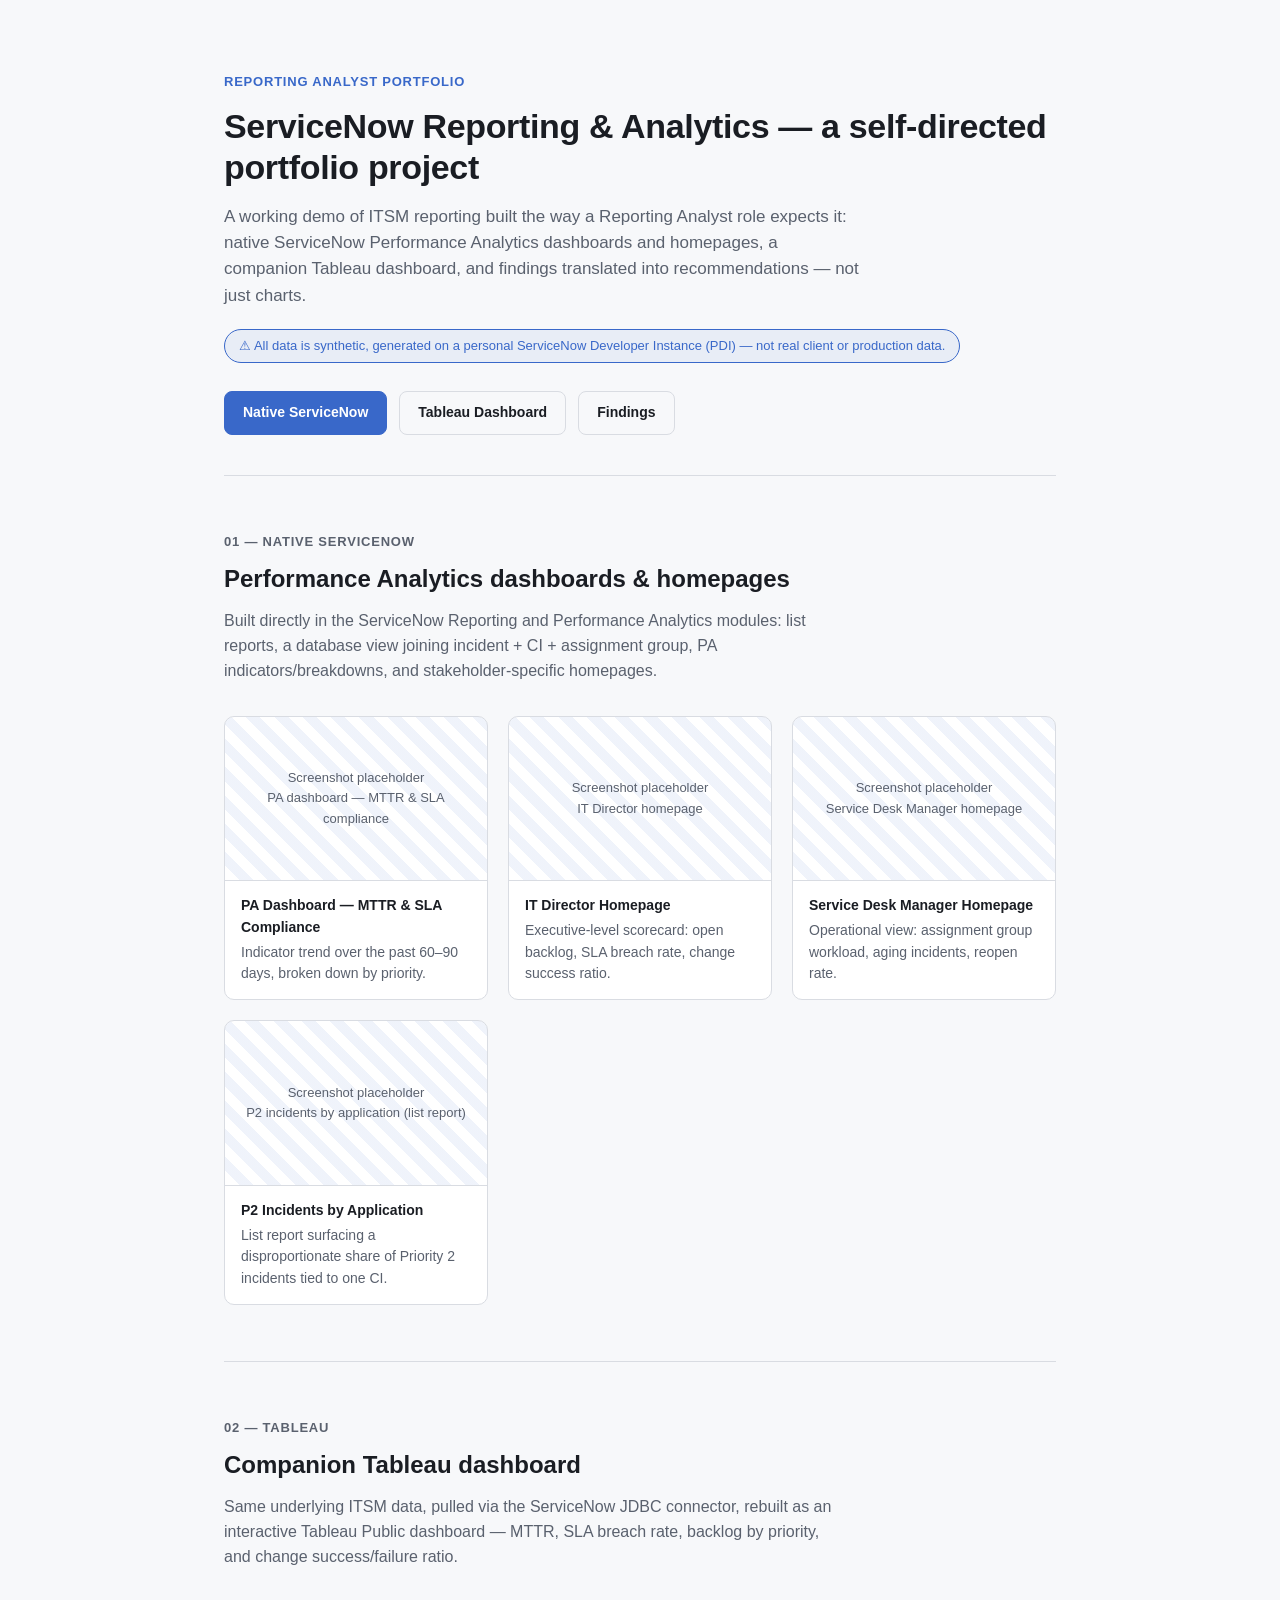
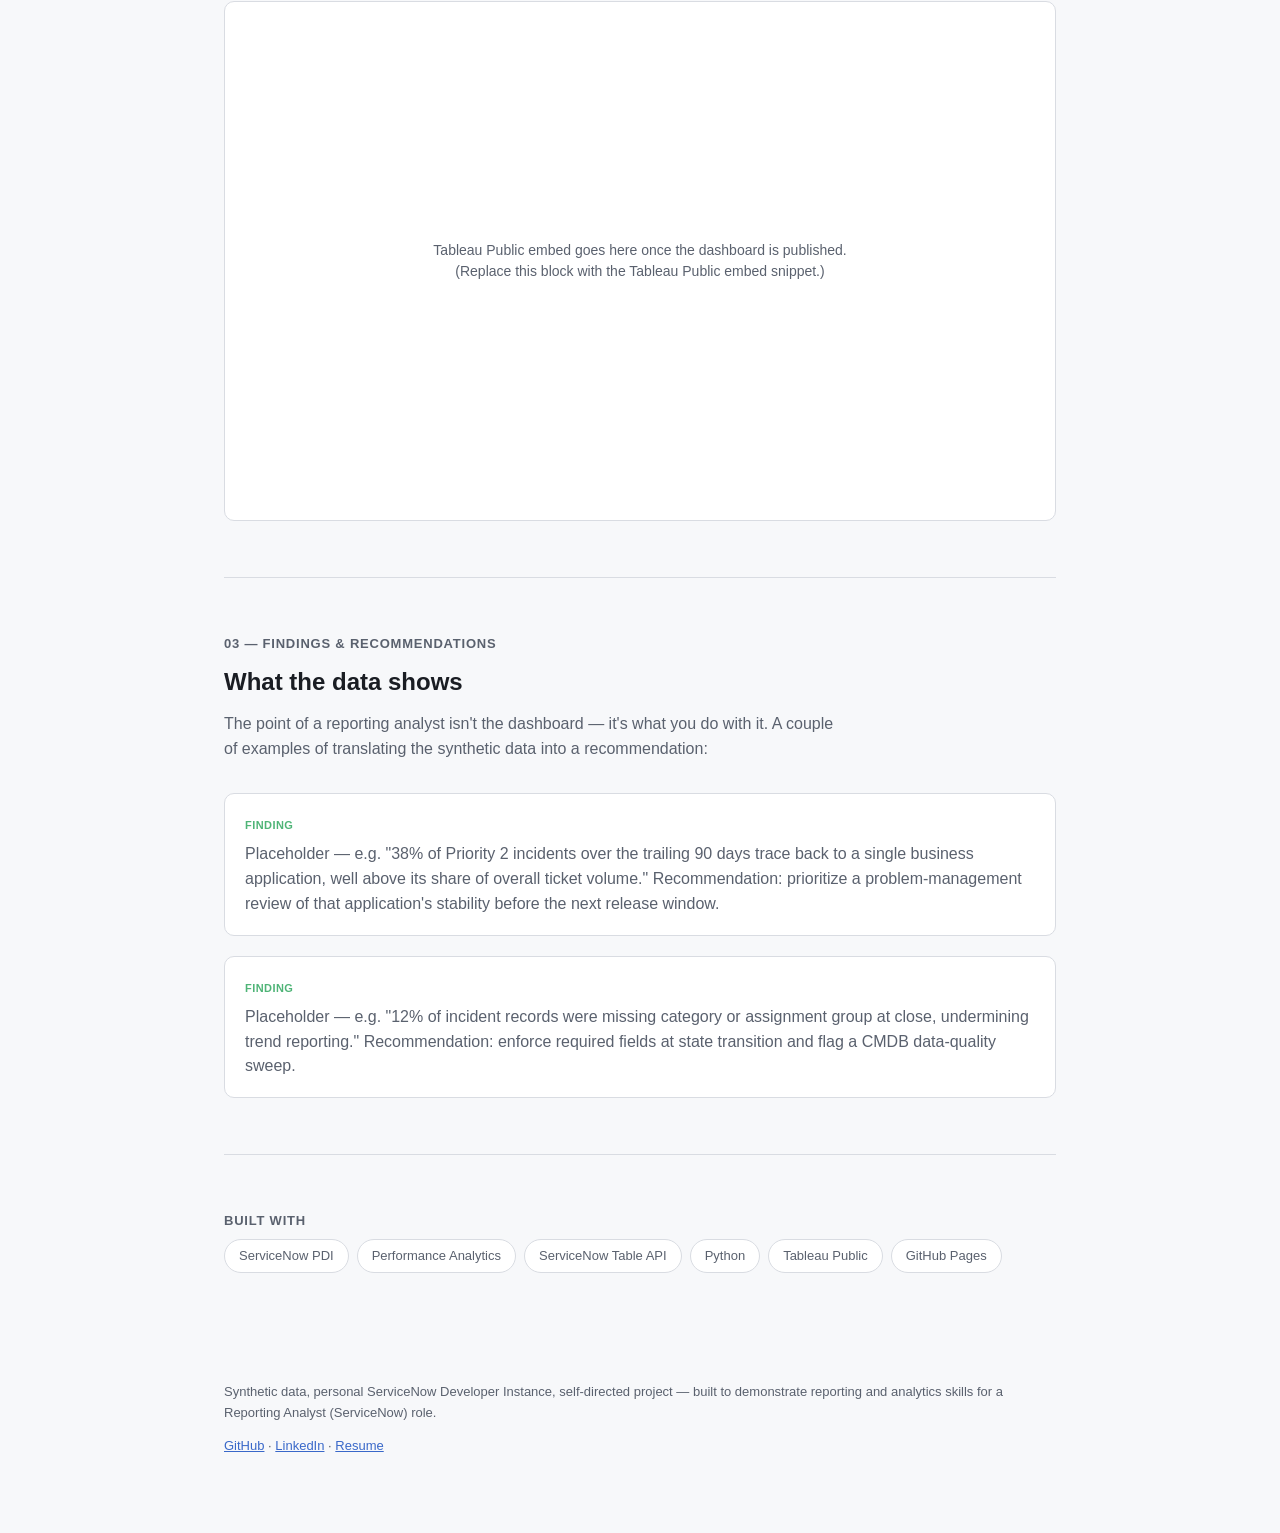
==== docs/index.html @ d9223493 "Move site into /docs for GitHub Pages" ====
<!DOCTYPE html>
<html lang="en">
<head>
  <meta charset="UTF-8" />
  <meta name="viewport" content="width=device-width, initial-scale=1.0" />
  <title>ServiceNow Reporting Portfolio — Nitish Pamarty</title>
  <meta name="description" content="Self-directed ServiceNow reporting &amp; analytics portfolio: Performance Analytics dashboards, homepages, and a Tableau dashboard built on synthetic ITSM data." />
  <link rel="stylesheet" href="styles.css" />
</head>
<body>
  <div class="wrap">
    <header class="hero">
      <div class="kicker">Reporting Analyst Portfolio</div>
      <h1>ServiceNow Reporting &amp; Analytics — a self-directed portfolio project</h1>
      <p>
        A working demo of ITSM reporting built the way a Reporting Analyst role expects it:
        native ServiceNow Performance Analytics dashboards and homepages, a companion Tableau
        dashboard, and findings translated into recommendations — not just charts.
      </p>
      <span class="disclosure">⚠ All data is synthetic, generated on a personal ServiceNow Developer Instance (PDI) — not real client or production data.</span>
      <div class="hero-links">
        <a class="btn primary" href="#servicenow">Native ServiceNow</a>
        <a class="btn secondary" href="#tableau">Tableau Dashboard</a>
        <a class="btn secondary" href="#findings">Findings</a>
      </div>
    </header>

    <section id="servicenow">
      <div class="section-label">01 — Native ServiceNow</div>
      <h2>Performance Analytics dashboards &amp; homepages</h2>
      <p class="section-intro">
        Built directly in the ServiceNow Reporting and Performance Analytics modules: list reports,
        a database view joining incident + CI + assignment group, PA indicators/breakdowns, and
        stakeholder-specific homepages.
      </p>
      <div class="shot-grid">
        <div class="shot-card">
          <div class="placeholder">Screenshot placeholder<br />PA dashboard — MTTR &amp; SLA compliance</div>
          <div class="shot-caption">
            <strong>PA Dashboard — MTTR &amp; SLA Compliance</strong>
            Indicator trend over the past 60–90 days, broken down by priority.
          </div>
        </div>
        <div class="shot-card">
          <div class="placeholder">Screenshot placeholder<br />IT Director homepage</div>
          <div class="shot-caption">
            <strong>IT Director Homepage</strong>
            Executive-level scorecard: open backlog, SLA breach rate, change success ratio.
          </div>
        </div>
        <div class="shot-card">
          <div class="placeholder">Screenshot placeholder<br />Service Desk Manager homepage</div>
          <div class="shot-caption">
            <strong>Service Desk Manager Homepage</strong>
            Operational view: assignment group workload, aging incidents, reopen rate.
          </div>
        </div>
        <div class="shot-card">
          <div class="placeholder">Screenshot placeholder<br />P2 incidents by application (list report)</div>
          <div class="shot-caption">
            <strong>P2 Incidents by Application</strong>
            List report surfacing a disproportionate share of Priority 2 incidents tied to one CI.
          </div>
        </div>
      </div>
    </section>

    <section id="tableau">
      <div class="section-label">02 — Tableau</div>
      <h2>Companion Tableau dashboard</h2>
      <p class="section-intro">
        Same underlying ITSM data, pulled via the ServiceNow JDBC connector, rebuilt as an
        interactive Tableau Public dashboard — MTTR, SLA breach rate, backlog by priority, and
        change success/failure ratio.
      </p>
      <div class="tableau-embed" id="tableau-embed-target">
        Tableau Public embed goes here once the dashboard is published.<br />
        (Replace this block with the Tableau Public embed snippet.)
      </div>
    </section>

    <section id="findings">
      <div class="section-label">03 — Findings &amp; Recommendations</div>
      <h2>What the data shows</h2>
      <p class="section-intro">
        The point of a reporting analyst isn't the dashboard — it's what you do with it.
        A couple of examples of translating the synthetic data into a recommendation:
      </p>
      <ul class="findings-list">
        <li>
          <span class="tag">Finding</span>
          <p>Placeholder — e.g. "38% of Priority 2 incidents over the trailing 90 days trace back to
          a single business application, well above its share of overall ticket volume."
          Recommendation: prioritize a problem-management review of that application's stability
          before the next release window.</p>
        </li>
        <li>
          <span class="tag">Finding</span>
          <p>Placeholder — e.g. "12% of incident records were missing category or assignment group
          at close, undermining trend reporting." Recommendation: enforce required fields at
          state transition and flag a CMDB data-quality sweep.</p>
        </li>
      </ul>
    </section>

    <section id="stack">
      <div class="section-label">Built with</div>
      <ul class="stack-list">
        <li>ServiceNow PDI</li>
        <li>Performance Analytics</li>
        <li>ServiceNow Table API</li>
        <li>Python</li>
        <li>Tableau Public</li>
        <li>GitHub Pages</li>
      </ul>
    </section>

    <footer>
      <p>
        Synthetic data, personal ServiceNow Developer Instance, self-directed project —
        built to demonstrate reporting and analytics skills for a Reporting Analyst (ServiceNow) role.
      </p>
      <p>
        <a href="https://github.com/nitishpamarty" target="_blank" rel="noopener">GitHub</a>
        · <a href="#">LinkedIn</a>
        · <a href="#">Resume</a>
      </p>
    </footer>
  </div>
</body>
</html>
---- docs/styles.css ----
:root {
  --bg: #0b0d12;
  --bg-elevated: #12151c;
  --border: #23283354;
  --text: #e7e9ee;
  --text-muted: #9aa1ad;
  --accent: #5b8def;
  --accent-soft: #5b8def1a;
  --good: #4fb477;
  --radius: 10px;
  --max-width: 880px;
}

@media (prefers-color-scheme: light) {
  :root {
    --bg: #f7f8fa;
    --bg-elevated: #ffffff;
    --border: #d9dce2;
    --text: #1a1d23;
    --text-muted: #5a616e;
    --accent: #3968c9;
    --accent-soft: #3968c914;
  }
}

* { box-sizing: border-box; }

body {
  margin: 0;
  background: var(--bg);
  color: var(--text);
  font-family: -apple-system, BlinkMacSystemFont, "Segoe UI", Roboto, Helvetica, Arial, sans-serif;
  line-height: 1.55;
}

.wrap {
  max-width: var(--max-width);
  margin: 0 auto;
  padding: 0 24px;
}

header.hero {
  padding: 72px 0 40px;
  border-bottom: 1px solid var(--border);
}

.kicker {
  color: var(--accent);
  font-size: 13px;
  font-weight: 600;
  letter-spacing: 0.06em;
  text-transform: uppercase;
  margin-bottom: 14px;
}

h1 {
  font-size: 34px;
  line-height: 1.2;
  margin: 0 0 16px;
  letter-spacing: -0.01em;
}

.hero p {
  color: var(--text-muted);
  font-size: 17px;
  max-width: 640px;
  margin: 0 0 20px;
}

.disclosure {
  display: inline-flex;
  align-items: center;
  gap: 8px;
  background: var(--accent-soft);
  color: var(--accent);
  border: 1px solid var(--accent);
  border-radius: 999px;
  padding: 6px 14px;
  font-size: 13px;
  font-weight: 500;
}

.hero-links {
  margin-top: 28px;
  display: flex;
  gap: 12px;
  flex-wrap: wrap;
}

.btn {
  display: inline-block;
  padding: 10px 18px;
  border-radius: 8px;
  font-size: 14px;
  font-weight: 600;
  text-decoration: none;
  border: 1px solid var(--border);
}

.btn.primary {
  background: var(--accent);
  color: #fff;
  border-color: var(--accent);
}

.btn.secondary {
  color: var(--text);
}

section {
  padding: 56px 0;
  border-bottom: 1px solid var(--border);
}

section:last-of-type {
  border-bottom: none;
}

.section-label {
  font-size: 13px;
  font-weight: 600;
  letter-spacing: 0.06em;
  text-transform: uppercase;
  color: var(--text-muted);
  margin-bottom: 8px;
}

h2 {
  font-size: 24px;
  margin: 0 0 12px;
}

.section-intro {
  color: var(--text-muted);
  max-width: 620px;
  margin: 0 0 32px;
}

.shot-grid {
  display: grid;
  grid-template-columns: repeat(auto-fit, minmax(260px, 1fr));
  gap: 20px;
}

.shot-card {
  background: var(--bg-elevated);
  border: 1px solid var(--border);
  border-radius: var(--radius);
  overflow: hidden;
}

.shot-card .placeholder {
  aspect-ratio: 16 / 10;
  background:
    repeating-linear-gradient(45deg, transparent, transparent 10px, var(--accent-soft) 10px, var(--accent-soft) 20px);
  display: flex;
  align-items: center;
  justify-content: center;
  color: var(--text-muted);
  font-size: 13px;
  text-align: center;
  padding: 16px;
}

.shot-card img {
  width: 100%;
  display: block;
  aspect-ratio: 16 / 10;
  object-fit: cover;
}

.shot-caption {
  padding: 14px 16px;
  font-size: 14px;
  color: var(--text-muted);
  border-top: 1px solid var(--border);
}

.shot-caption strong {
  color: var(--text);
  display: block;
  font-size: 14px;
  margin-bottom: 3px;
}

.tableau-embed {
  background: var(--bg-elevated);
  border: 1px solid var(--border);
  border-radius: var(--radius);
  aspect-ratio: 16 / 10;
  display: flex;
  align-items: center;
  justify-content: center;
  color: var(--text-muted);
  font-size: 14px;
  text-align: center;
  padding: 24px;
}

.findings-list {
  display: flex;
  flex-direction: column;
  gap: 20px;
  padding: 0;
  margin: 0;
  list-style: none;
}

.findings-list li {
  background: var(--bg-elevated);
  border: 1px solid var(--border);
  border-radius: var(--radius);
  padding: 18px 20px;
}

.findings-list .tag {
  display: inline-block;
  font-size: 11px;
  font-weight: 700;
  letter-spacing: 0.04em;
  text-transform: uppercase;
  color: var(--good);
  margin-bottom: 8px;
}

.findings-list p {
  margin: 0;
  color: var(--text-muted);
}

.stack-list {
  display: flex;
  flex-wrap: wrap;
  gap: 8px;
  padding: 0;
  margin: 0;
  list-style: none;
}

.stack-list li {
  background: var(--bg-elevated);
  border: 1px solid var(--border);
  border-radius: 999px;
  padding: 6px 14px;
  font-size: 13px;
  color: var(--text-muted);
}

footer {
  padding: 40px 0 64px;
  color: var(--text-muted);
  font-size: 13px;
}

footer a {
  color: var(--accent);
}
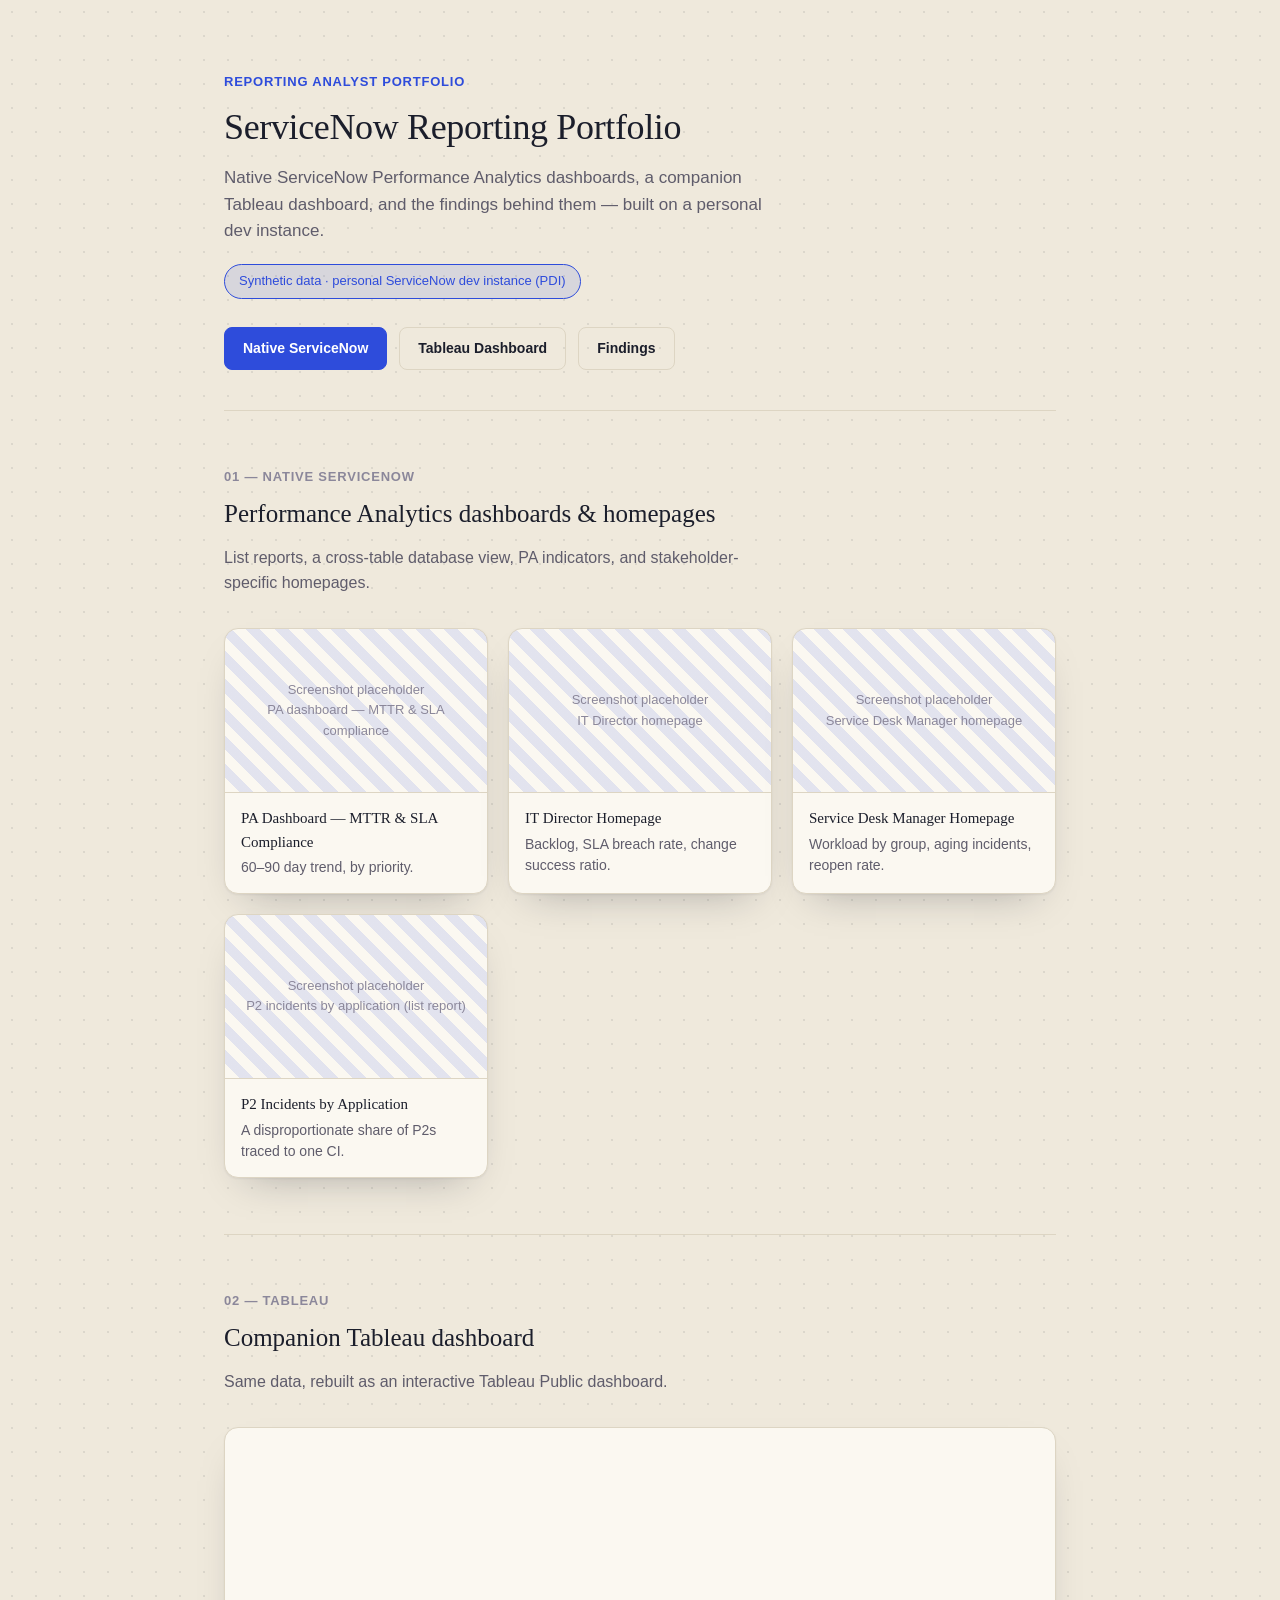
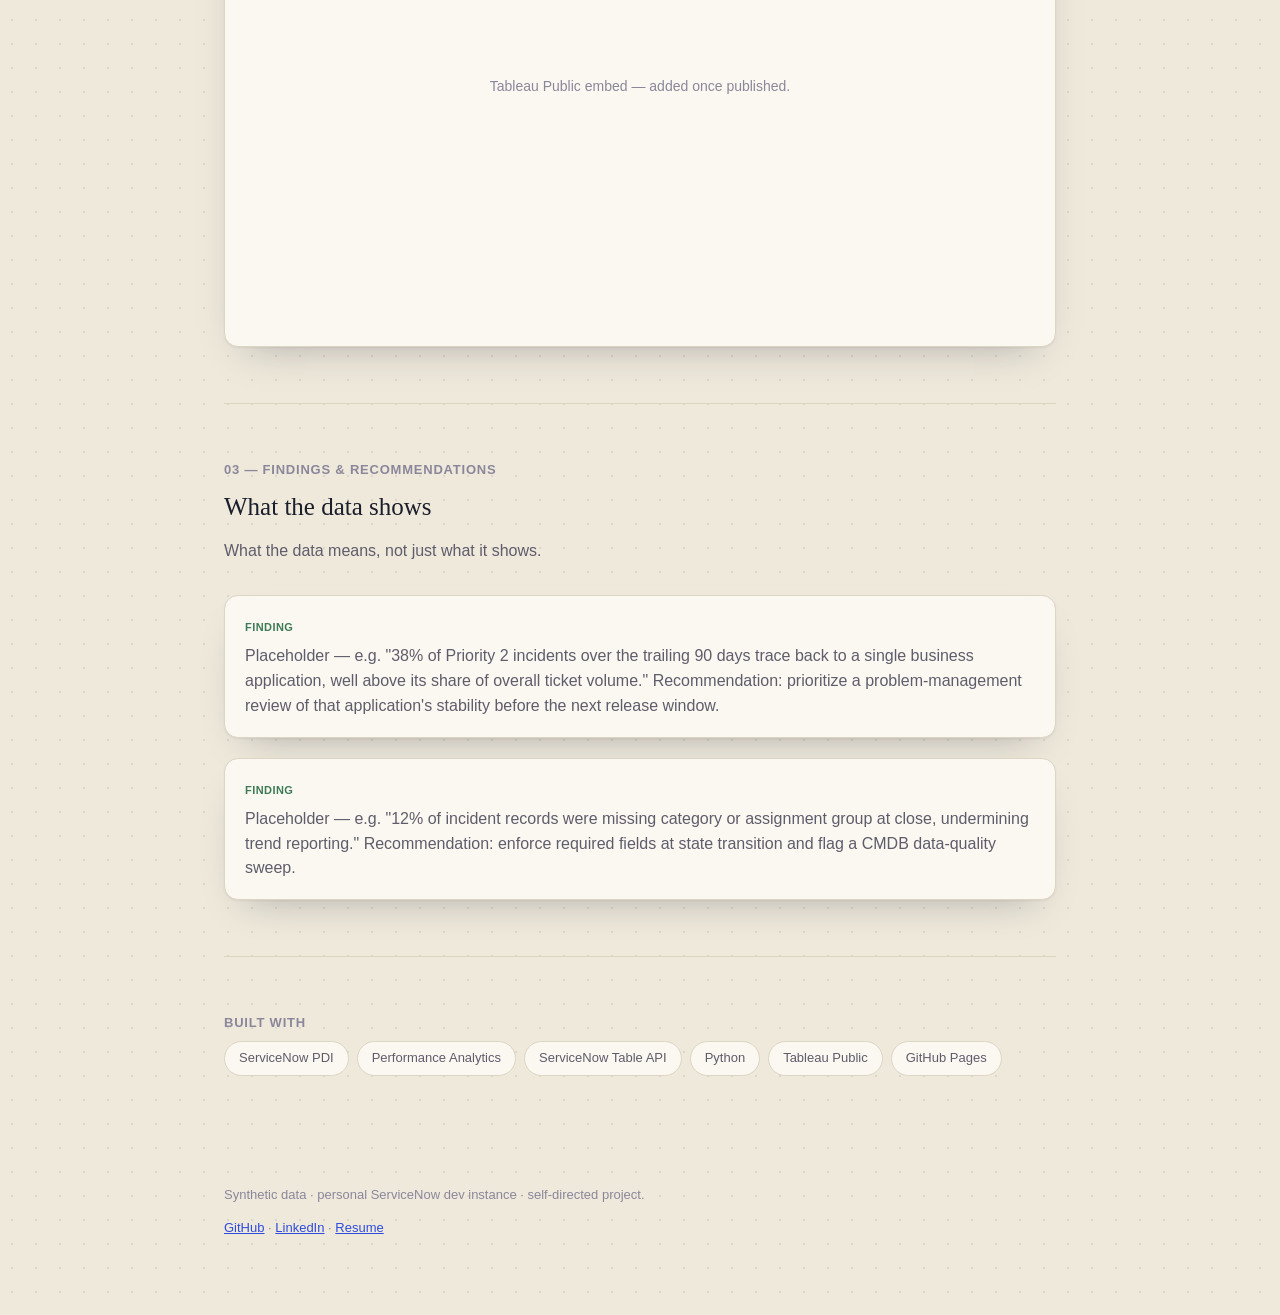
==== commit 15acf0f7: "Crisp copy pass and light-editorial visual system from agenticbi tokens" ====
--- a/docs/index.html
+++ b/docs/index.html
@@ -11,13 +11,12 @@
   <div class="wrap">
     <header class="hero">
       <div class="kicker">Reporting Analyst Portfolio</div>
-      <h1>ServiceNow Reporting &amp; Analytics — a self-directed portfolio project</h1>
+      <h1>ServiceNow Reporting Portfolio</h1>
       <p>
-        A working demo of ITSM reporting built the way a Reporting Analyst role expects it:
-        native ServiceNow Performance Analytics dashboards and homepages, a companion Tableau
-        dashboard, and findings translated into recommendations — not just charts.
+        Native ServiceNow Performance Analytics dashboards, a companion Tableau dashboard,
+        and the findings behind them — built on a personal dev instance.
       </p>
-      <span class="disclosure">⚠ All data is synthetic, generated on a personal ServiceNow Developer Instance (PDI) — not real client or production data.</span>
+      <span class="disclosure">Synthetic data · personal ServiceNow dev instance (PDI)</span>
       <div class="hero-links">
         <a class="btn primary" href="#servicenow">Native ServiceNow</a>
         <a class="btn secondary" href="#tableau">Tableau Dashboard</a>
@@ -29,37 +28,35 @@
       <div class="section-label">01 — Native ServiceNow</div>
       <h2>Performance Analytics dashboards &amp; homepages</h2>
       <p class="section-intro">
-        Built directly in the ServiceNow Reporting and Performance Analytics modules: list reports,
-        a database view joining incident + CI + assignment group, PA indicators/breakdowns, and
-        stakeholder-specific homepages.
+        List reports, a cross-table database view, PA indicators, and stakeholder-specific homepages.
       </p>
       <div class="shot-grid">
         <div class="shot-card">
           <div class="placeholder">Screenshot placeholder<br />PA dashboard — MTTR &amp; SLA compliance</div>
           <div class="shot-caption">
             <strong>PA Dashboard — MTTR &amp; SLA Compliance</strong>
-            Indicator trend over the past 60–90 days, broken down by priority.
+            60–90 day trend, by priority.
           </div>
         </div>
         <div class="shot-card">
           <div class="placeholder">Screenshot placeholder<br />IT Director homepage</div>
           <div class="shot-caption">
             <strong>IT Director Homepage</strong>
-            Executive-level scorecard: open backlog, SLA breach rate, change success ratio.
+            Backlog, SLA breach rate, change success ratio.
           </div>
         </div>
         <div class="shot-card">
           <div class="placeholder">Screenshot placeholder<br />Service Desk Manager homepage</div>
           <div class="shot-caption">
             <strong>Service Desk Manager Homepage</strong>
-            Operational view: assignment group workload, aging incidents, reopen rate.
+            Workload by group, aging incidents, reopen rate.
           </div>
         </div>
         <div class="shot-card">
           <div class="placeholder">Screenshot placeholder<br />P2 incidents by application (list report)</div>
           <div class="shot-caption">
             <strong>P2 Incidents by Application</strong>
-            List report surfacing a disproportionate share of Priority 2 incidents tied to one CI.
+            A disproportionate share of P2s traced to one CI.
           </div>
         </div>
       </div>
@@ -69,13 +66,10 @@
       <div class="section-label">02 — Tableau</div>
       <h2>Companion Tableau dashboard</h2>
       <p class="section-intro">
-        Same underlying ITSM data, pulled via the ServiceNow JDBC connector, rebuilt as an
-        interactive Tableau Public dashboard — MTTR, SLA breach rate, backlog by priority, and
-        change success/failure ratio.
+        Same data, rebuilt as an interactive Tableau Public dashboard.
       </p>
       <div class="tableau-embed" id="tableau-embed-target">
-        Tableau Public embed goes here once the dashboard is published.<br />
-        (Replace this block with the Tableau Public embed snippet.)
+        Tableau Public embed — added once published.
       </div>
     </section>
 
@@ -83,8 +77,7 @@
       <div class="section-label">03 — Findings &amp; Recommendations</div>
       <h2>What the data shows</h2>
       <p class="section-intro">
-        The point of a reporting analyst isn't the dashboard — it's what you do with it.
-        A couple of examples of translating the synthetic data into a recommendation:
+        What the data means, not just what it shows.
       </p>
       <ul class="findings-list">
         <li>
@@ -117,8 +110,7 @@
 
     <footer>
       <p>
-        Synthetic data, personal ServiceNow Developer Instance, self-directed project —
-        built to demonstrate reporting and analytics skills for a Reporting Analyst (ServiceNow) role.
+        Synthetic data · personal ServiceNow dev instance · self-directed project.
       </p>
       <p>
         <a href="https://github.com/nitishpamarty" target="_blank" rel="noopener">GitHub</a>
--- a/docs/styles.css
+++ b/docs/styles.css
@@ -1,35 +1,31 @@
 :root {
-  --bg: #0b0d12;
-  --bg-elevated: #12151c;
-  --border: #23283354;
-  --text: #e7e9ee;
-  --text-muted: #9aa1ad;
-  --accent: #5b8def;
-  --accent-soft: #5b8def1a;
-  --good: #4fb477;
-  --radius: 10px;
+  --bg: #efe9dc;
+  --paper: #fbf8f1;
+  --ink: #1b1e2b;
+  --ink-muted: #5f5c6b;
+  --ink-faint: #8b879a;
+  --cobalt: #2e4cdb;
+  --cobalt-soft: rgba(46, 76, 219, 0.12);
+  --green: #3d7a56;
+  --terracotta: #c1502b;
+  --rule: #ddd5c3;
+  --dot: rgba(27, 30, 43, 0.09);
+  --radius: 14px;
   --max-width: 880px;
-}
-
-@media (prefers-color-scheme: light) {
-  :root {
-    --bg: #f7f8fa;
-    --bg-elevated: #ffffff;
-    --border: #d9dce2;
-    --text: #1a1d23;
-    --text-muted: #5a616e;
-    --accent: #3968c9;
-    --accent-soft: #3968c914;
-  }
+  --shadow: 0 1px 2px rgba(27, 30, 43, 0.06), 0 18px 40px -22px rgba(27, 30, 43, 0.35);
+  --font-serif: ui-serif, "Iowan Old Style", "Palatino Linotype", Georgia, serif;
+  --font-sans: -apple-system, "Segoe UI", "Helvetica Neue", Arial, sans-serif;
 }
 
 * { box-sizing: border-box; }
 
 body {
   margin: 0;
-  background: var(--bg);
-  color: var(--text);
-  font-family: -apple-system, BlinkMacSystemFont, "Segoe UI", Roboto, Helvetica, Arial, sans-serif;
+  background:
+    radial-gradient(var(--dot) 1.4px, transparent 1.4px) 0 0 / 24px 24px,
+    var(--bg);
+  color: var(--ink);
+  font-family: var(--font-sans);
   line-height: 1.55;
 }
 
@@ -41,11 +37,11 @@
 
 header.hero {
   padding: 72px 0 40px;
-  border-bottom: 1px solid var(--border);
+  border-bottom: 1px solid var(--rule);
 }
 
 .kicker {
-  color: var(--accent);
+  color: var(--cobalt);
   font-size: 13px;
   font-weight: 600;
   letter-spacing: 0.06em;
@@ -54,16 +50,18 @@
 }
 
 h1 {
-  font-size: 34px;
+  font-family: var(--font-serif);
+  font-weight: 500;
+  font-size: 36px;
   line-height: 1.2;
   margin: 0 0 16px;
   letter-spacing: -0.01em;
 }
 
 .hero p {
-  color: var(--text-muted);
+  color: var(--ink-muted);
   font-size: 17px;
-  max-width: 640px;
+  max-width: 560px;
   margin: 0 0 20px;
 }
 
@@ -71,9 +69,9 @@
   display: inline-flex;
   align-items: center;
   gap: 8px;
-  background: var(--accent-soft);
-  color: var(--accent);
-  border: 1px solid var(--accent);
+  background: var(--cobalt-soft);
+  color: var(--cobalt);
+  border: 1px solid var(--cobalt);
   border-radius: 999px;
   padding: 6px 14px;
   font-size: 13px;
@@ -94,22 +92,19 @@
   font-size: 14px;
   font-weight: 600;
   text-decoration: none;
-  border: 1px solid var(--border);
+  border: 1px solid var(--rule);
+  color: var(--ink);
 }
 
 .btn.primary {
-  background: var(--accent);
+  background: var(--cobalt);
   color: #fff;
-  border-color: var(--accent);
-}
-
-.btn.secondary {
-  color: var(--text);
+  border-color: var(--cobalt);
 }
 
 section {
   padding: 56px 0;
-  border-bottom: 1px solid var(--border);
+  border-bottom: 1px solid var(--rule);
 }
 
 section:last-of-type {
@@ -121,18 +116,20 @@
   font-weight: 600;
   letter-spacing: 0.06em;
   text-transform: uppercase;
-  color: var(--text-muted);
+  color: var(--ink-faint);
   margin-bottom: 8px;
 }
 
 h2 {
-  font-size: 24px;
+  font-family: var(--font-serif);
+  font-weight: 500;
+  font-size: 25px;
   margin: 0 0 12px;
 }
 
 .section-intro {
-  color: var(--text-muted);
-  max-width: 620px;
+  color: var(--ink-muted);
+  max-width: 560px;
   margin: 0 0 32px;
 }
 
@@ -143,20 +140,20 @@
 }
 
 .shot-card {
-  background: var(--bg-elevated);
-  border: 1px solid var(--border);
+  background: var(--paper);
+  border: 1px solid var(--rule);
   border-radius: var(--radius);
+  box-shadow: var(--shadow);
   overflow: hidden;
 }
 
 .shot-card .placeholder {
   aspect-ratio: 16 / 10;
-  background:
-    repeating-linear-gradient(45deg, transparent, transparent 10px, var(--accent-soft) 10px, var(--accent-soft) 20px);
+  background: repeating-linear-gradient(45deg, transparent, transparent 10px, var(--cobalt-soft) 10px, var(--cobalt-soft) 20px);
   display: flex;
   align-items: center;
   justify-content: center;
-  color: var(--text-muted);
+  color: var(--ink-faint);
   font-size: 13px;
   text-align: center;
   padding: 16px;
@@ -172,26 +169,29 @@
 .shot-caption {
   padding: 14px 16px;
   font-size: 14px;
-  color: var(--text-muted);
-  border-top: 1px solid var(--border);
+  color: var(--ink-muted);
+  border-top: 1px solid var(--rule);
 }
 
 .shot-caption strong {
-  color: var(--text);
+  color: var(--ink);
+  font-family: var(--font-serif);
+  font-weight: 500;
   display: block;
-  font-size: 14px;
+  font-size: 15px;
   margin-bottom: 3px;
 }
 
 .tableau-embed {
-  background: var(--bg-elevated);
-  border: 1px solid var(--border);
+  background: var(--paper);
+  border: 1px solid var(--rule);
   border-radius: var(--radius);
+  box-shadow: var(--shadow);
   aspect-ratio: 16 / 10;
   display: flex;
   align-items: center;
   justify-content: center;
-  color: var(--text-muted);
+  color: var(--ink-faint);
   font-size: 14px;
   text-align: center;
   padding: 24px;
@@ -207,9 +207,10 @@
 }
 
 .findings-list li {
-  background: var(--bg-elevated);
-  border: 1px solid var(--border);
+  background: var(--paper);
+  border: 1px solid var(--rule);
   border-radius: var(--radius);
+  box-shadow: var(--shadow);
   padding: 18px 20px;
 }
 
@@ -219,13 +220,13 @@
   font-weight: 700;
   letter-spacing: 0.04em;
   text-transform: uppercase;
-  color: var(--good);
+  color: var(--green);
   margin-bottom: 8px;
 }
 
 .findings-list p {
   margin: 0;
-  color: var(--text-muted);
+  color: var(--ink-muted);
 }
 
 .stack-list {
@@ -238,20 +239,20 @@
 }
 
 .stack-list li {
-  background: var(--bg-elevated);
-  border: 1px solid var(--border);
+  background: var(--paper);
+  border: 1px solid var(--rule);
   border-radius: 999px;
   padding: 6px 14px;
   font-size: 13px;
-  color: var(--text-muted);
+  color: var(--ink-muted);
 }
 
 footer {
   padding: 40px 0 64px;
-  color: var(--text-muted);
+  color: var(--ink-faint);
   font-size: 13px;
 }
 
 footer a {
-  color: var(--accent);
-}
+  color: var(--cobalt);
+}
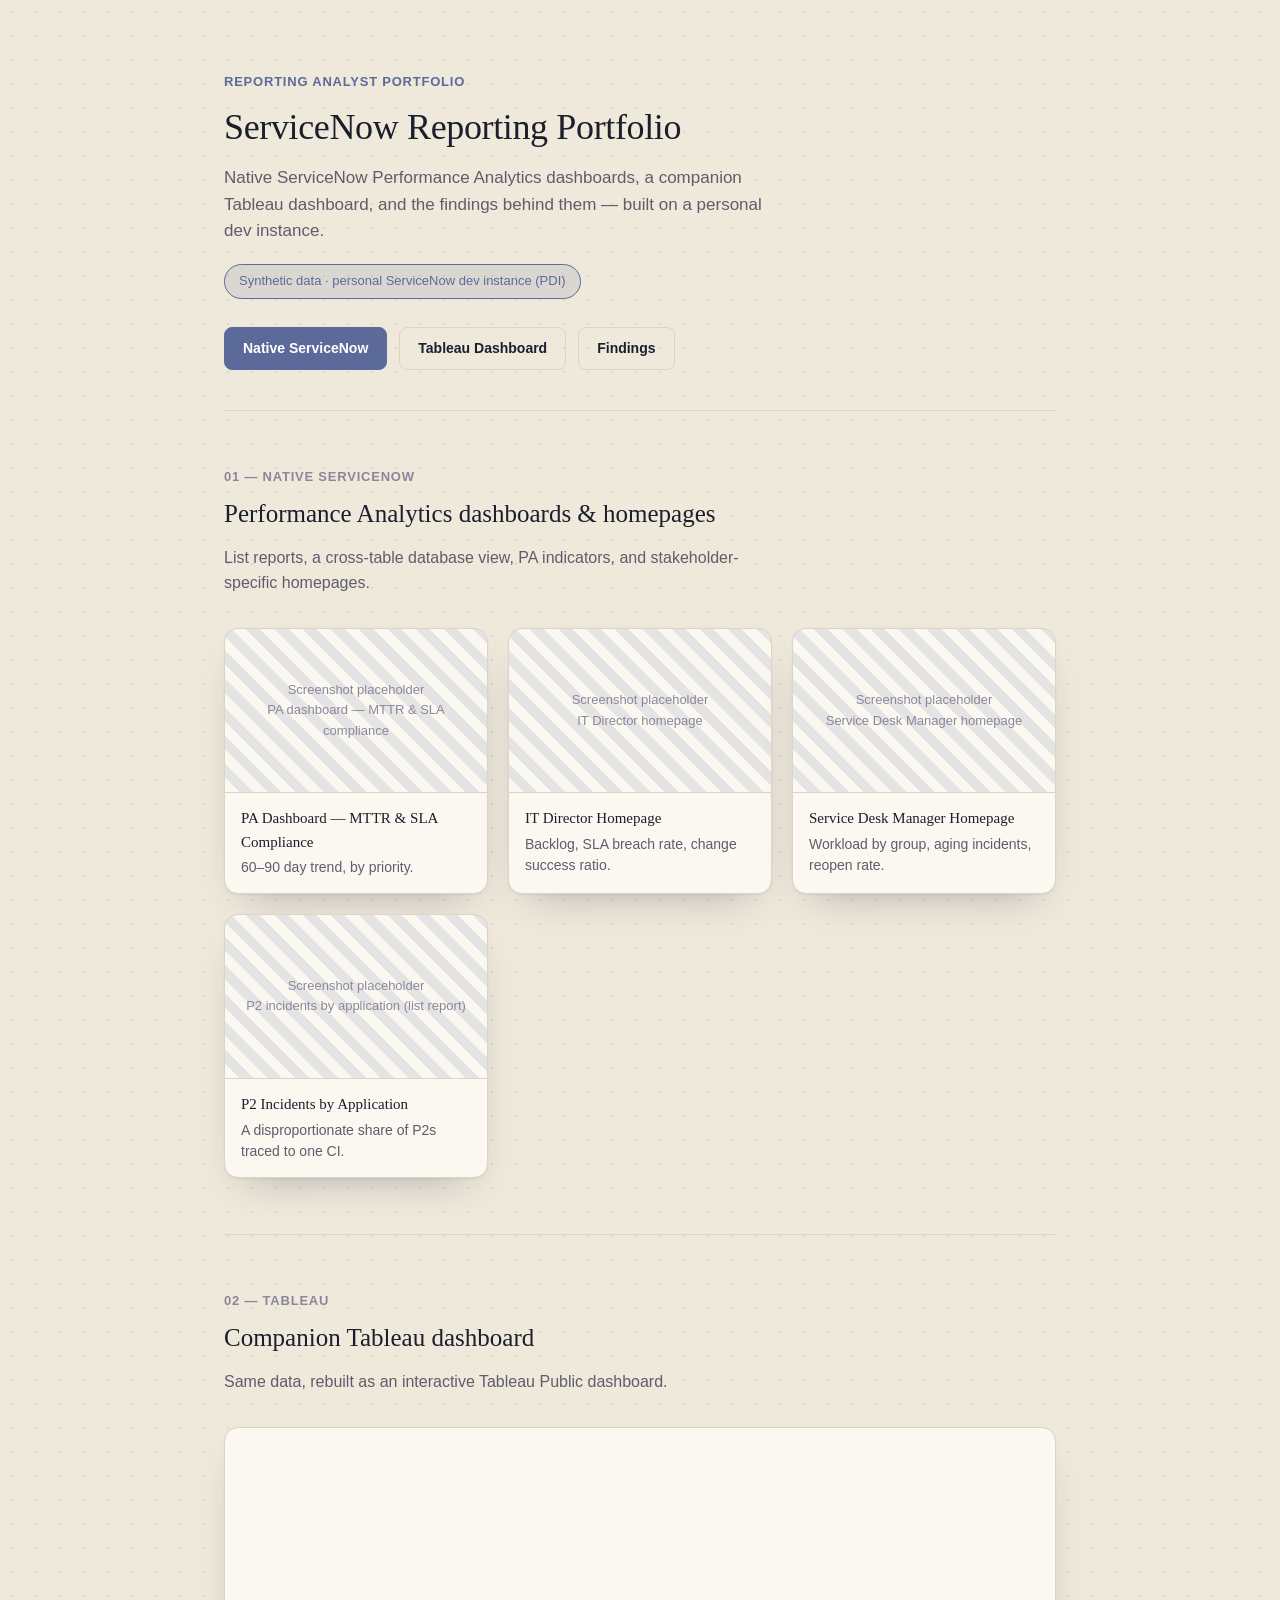
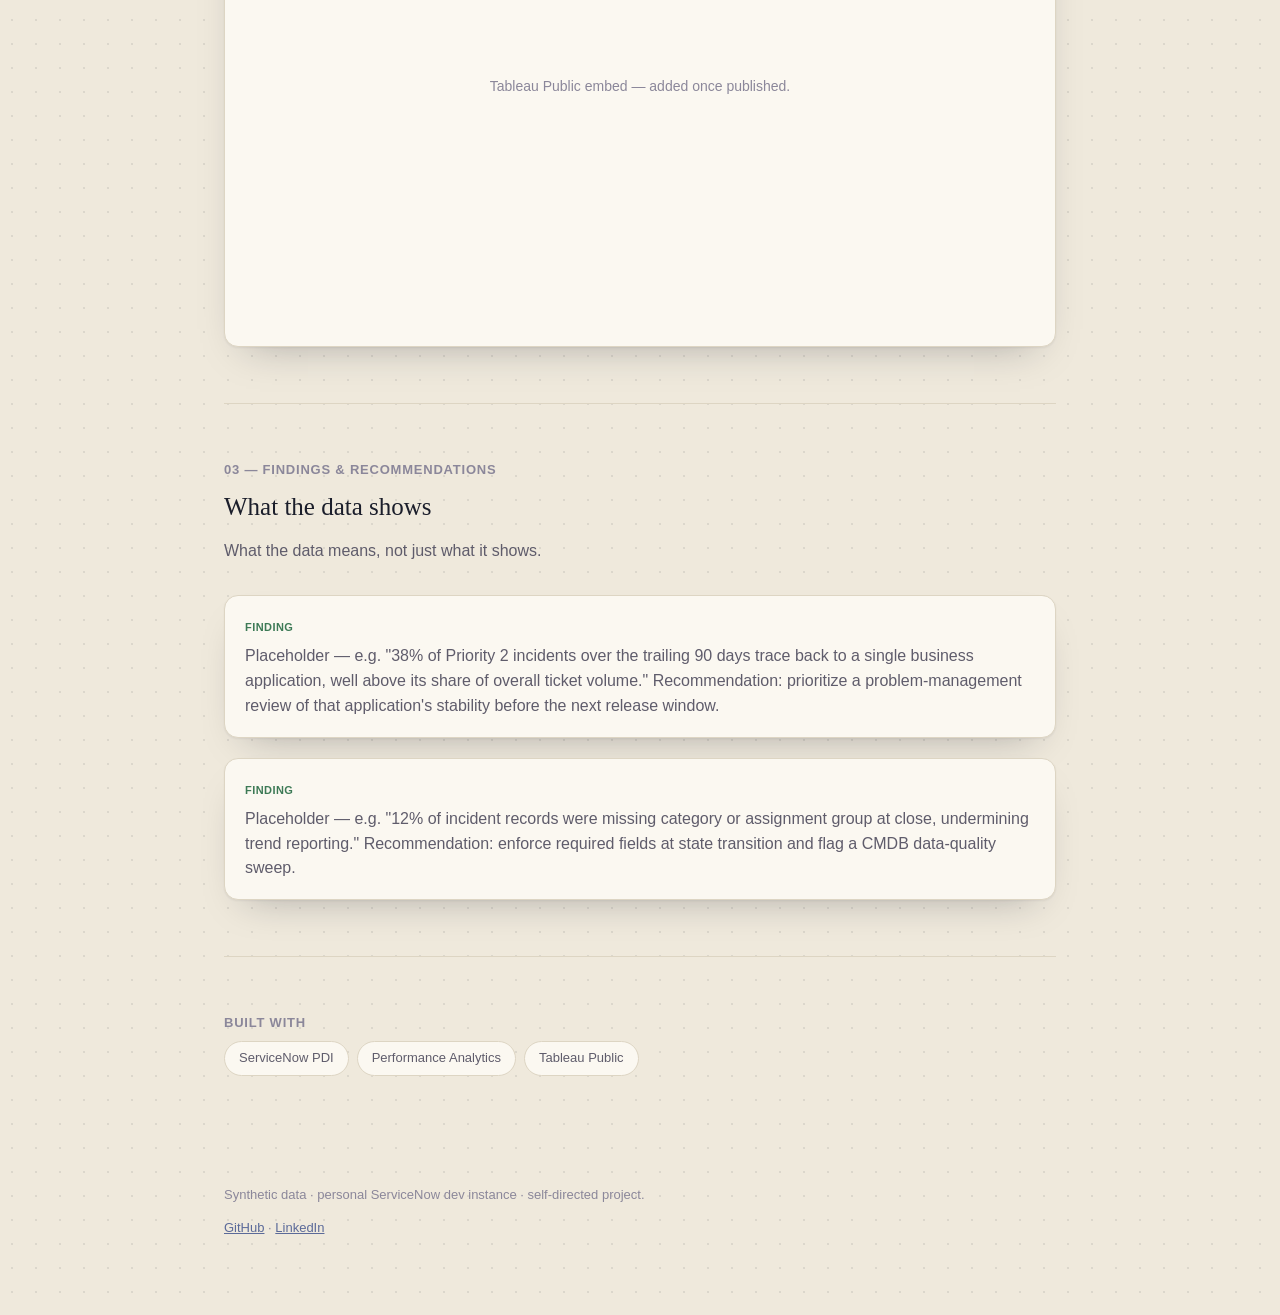
==== commit a5aabf41: "Trim stack list, add real LinkedIn link, remove resume placeholder" ====
--- a/docs/index.html
+++ b/docs/index.html
@@ -101,10 +101,7 @@
       <ul class="stack-list">
         <li>ServiceNow PDI</li>
         <li>Performance Analytics</li>
-        <li>ServiceNow Table API</li>
-        <li>Python</li>
         <li>Tableau Public</li>
-        <li>GitHub Pages</li>
       </ul>
     </section>
 
@@ -114,8 +111,7 @@
       </p>
       <p>
         <a href="https://github.com/nitishpamarty" target="_blank" rel="noopener">GitHub</a>
-        · <a href="#">LinkedIn</a>
-        · <a href="#">Resume</a>
+        · <a href="https://www.linkedin.com/in/nitishpamarty/" target="_blank" rel="noopener">LinkedIn</a>
       </p>
     </footer>
   </div>
--- a/docs/styles.css
+++ b/docs/styles.css
@@ -4,8 +4,8 @@
   --ink: #1b1e2b;
   --ink-muted: #5f5c6b;
   --ink-faint: #8b879a;
-  --cobalt: #2e4cdb;
-  --cobalt-soft: rgba(46, 76, 219, 0.12);
+  --cobalt: #5b6a99;
+  --cobalt-soft: rgba(91, 106, 153, 0.14);
   --green: #3d7a56;
   --terracotta: #c1502b;
   --rule: #ddd5c3;
